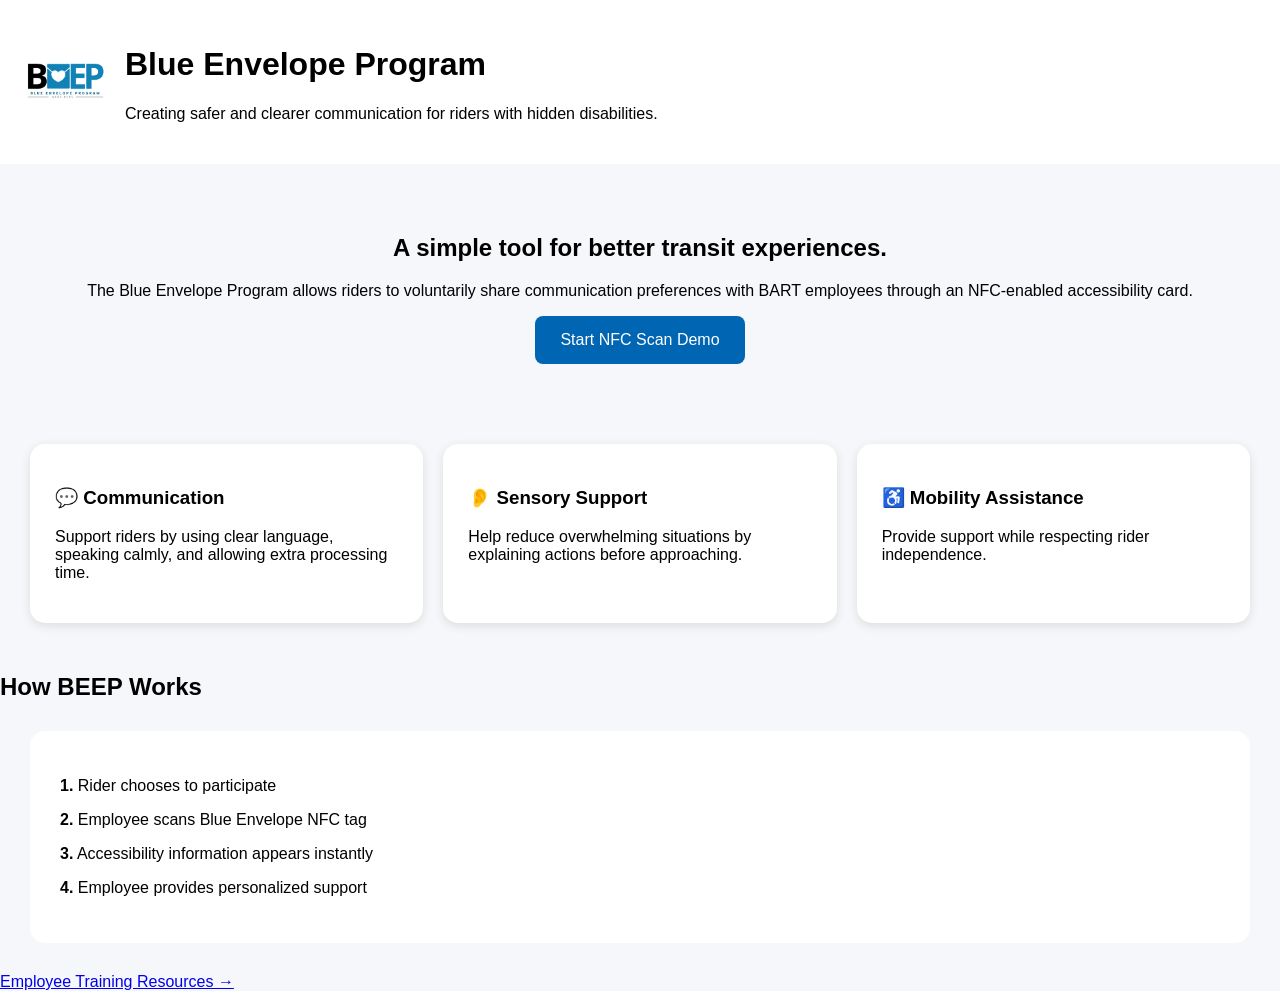
==== index.html @ ba31fb74 "index.html" ====
<!DOCTYPE html>
<html lang="en">

<head>
    <title>BEEP | Blue Envelope Program</title>
    <link rel="stylesheet" href="style.css">
</head>

<body>

    
<header>

   <a href="index.html" class="logo">
    <img src="images/BEEPlogo.png" alt="BART Logo">
   </a>

    <div>
        <h1>Blue Envelope Program</h1>
        <p>Creating safer and clearer communication for riders with hidden disabilities.</p>
    </div>

</header>


<section class="hero">

    <h2>
        A simple tool for better transit experiences.
    </h2>

    <p>
        The Blue Envelope Program allows riders to voluntarily share
        communication preferences with BART employees through an NFC-enabled
        accessibility card.
    </p>


    <a href="scan.html">
        <button>
            Start NFC Scan Demo
        </button>
    </a>

</section>



<section class="cards">

<div class="card">

<h3>💬 Communication</h3>

<p>
Support riders by using clear language,
speaking calmly, and allowing extra processing time.
</p>

</div>



<div class="card">

<h3>👂 Sensory Support</h3>

<p>
Help reduce overwhelming situations by explaining
actions before approaching.
</p>

</div>




<div class="card">

<h3>♿ Mobility Assistance</h3>

<p>
Provide support while respecting rider independence.
</p>

</div>


</section>



<section class="how">

<h2>How BEEP Works</h2>


<div class="steps">

<p>
<strong>1.</strong> Rider chooses to participate
</p>

<p>
<strong>2.</strong> Employee scans Blue Envelope NFC tag
</p>

<p>
<strong>3.</strong> Accessibility information appears instantly
</p>

<p>
<strong>4.</strong> Employee provides personalized support
</p>


</div>

</section>



<footer>

<a href="resources.html">
Employee Training Resources →
</a>

</footer>



</body>

</html>
---- style.css ----
body {

font-family: Arial, sans-serif;
background:#f5f7fa;
margin:0;

}


header {

background:white;
padding:25px;

display:flex;
align-items:center;
gap:20px;

}


.logo img {

width:80px;
height:80px;

object-fit:contain;

}



.hero {

padding:50px;

text-align:center;

}



button {

background:#0066b3;

color:white;

border:none;

padding:15px 25px;

border-radius:8px;

font-size:16px;

cursor:pointer;

}



.cards {

display:flex;

gap:20px;

padding:30px;

}



.card {

background:white;

padding:25px;

border-radius:15px;

flex:1;

box-shadow:0 3px 10px #ddd;

}



.steps {

background:white;

padding:30px;

margin:30px;

border-radius:15px;

}



.scan-animation {

text-align:center;

padding:60px;

}



.loader {

width:100px;

height:100px;

border:8px solid #ddd;

border-top:8px solid #0066b3;

border-radius:50%;

margin:30px auto;

animation:spin 1s linear infinite;

}


@keyframes spin {

100% {
transform:rotate(360deg);
}

}



.profile {

background:white;

margin:30px;

padding:30px;

border-radius:15px;

}



.hidden {

display:none;

}



.support {

background:#eef6ff;

padding:20px;

margin:15px 0;

border-radius:10px;

}
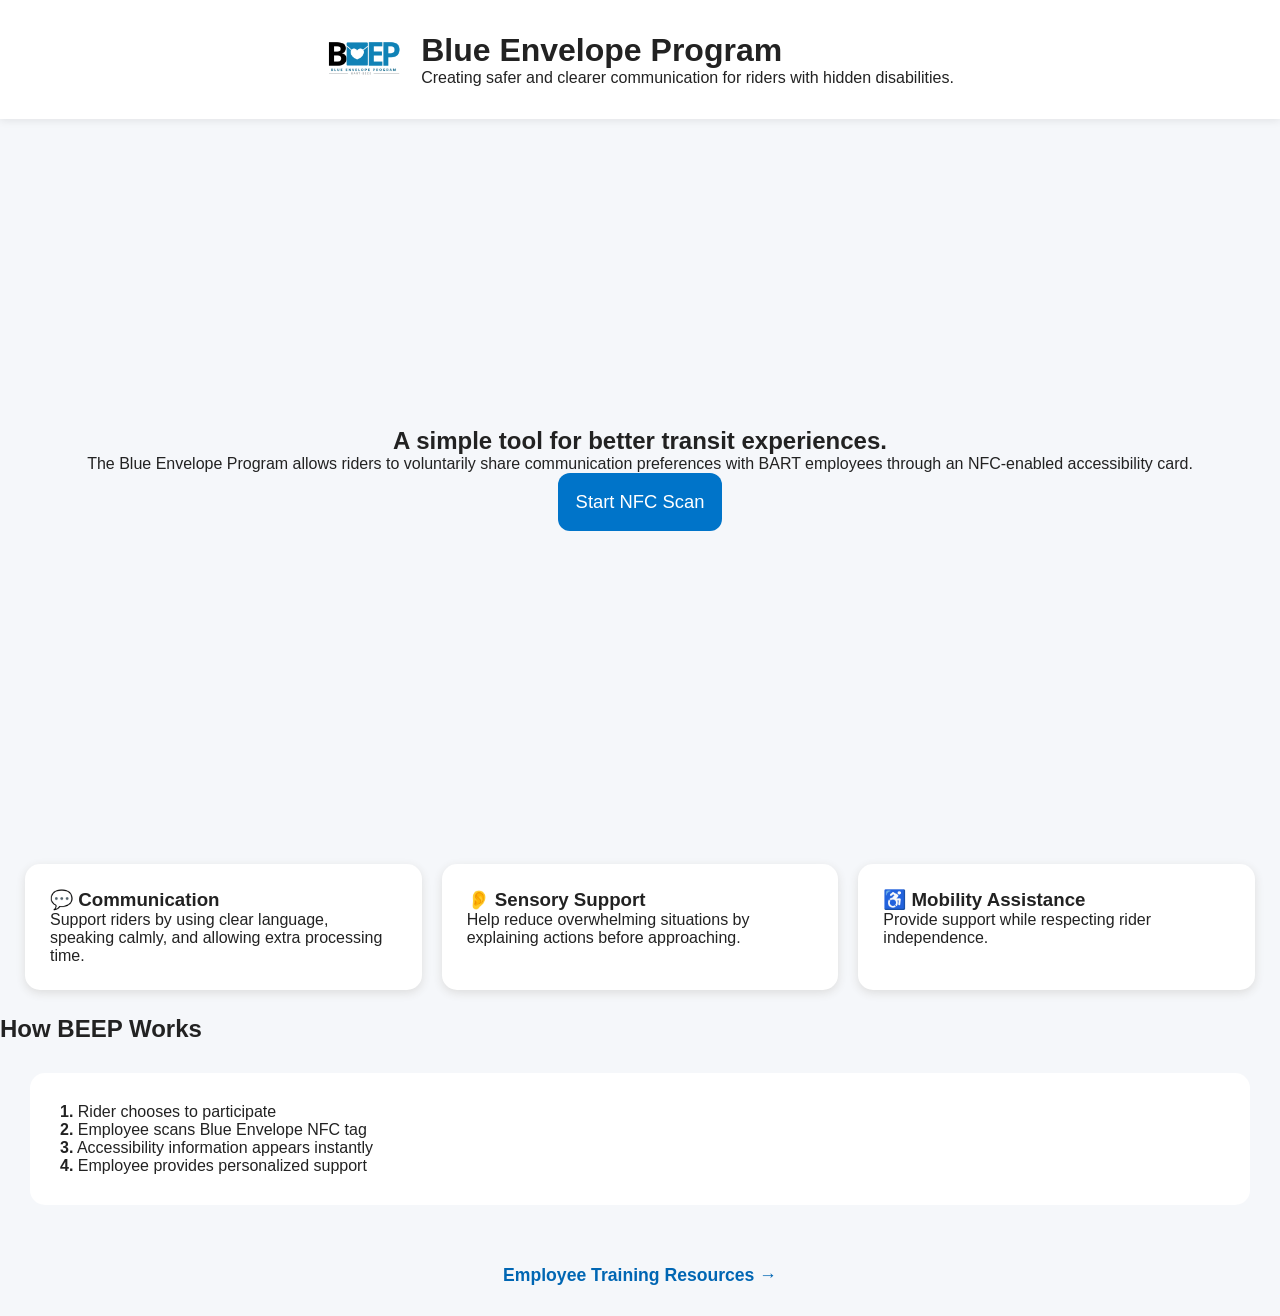
==== commit 895085ca: "Smartphone ver" ====
--- a/index.html
+++ b/index.html
@@ -2,13 +2,14 @@
 <html lang="en">
 
 <head>
+    <meta name="viewport" content="width=device-width, initial-scale=1.0">
     <title>BEEP | Blue Envelope Program</title>
     <link rel="stylesheet" href="style.css">
 </head>
 
 <body>
 
-    
+
 <header>
 
    <a href="index.html" class="logo">
@@ -38,7 +39,7 @@
 
     <a href="scan.html">
         <button>
-            Start NFC Scan Demo
+            Start NFC Scan
         </button>
     </a>
 
--- a/style.css
+++ b/style.css
@@ -1,132 +1,157 @@
-body {
-
-font-family: Arial, sans-serif;
-background:#f5f7fa;
-margin:0;
-
-}
-
-
-header {
+*{
+    margin:0;
+    padding:0;
+    box-sizing:border-box;
+}
+
+body{
+    font-family:Arial, sans-serif;
+    background:#f5f7fa;
+    color:#222;
+}
+
+header{
+    background:white;
+    padding:20px;
+
+    display:flex;
+    align-items:center;
+    justify-content:center;
+    gap:20px;
+
+    box-shadow:0 2px 8px rgba(0,0,0,.08);
+}
+
+.logo img{
+
+    width:75px;
+    height:auto;
+
+    transition:.2s;
+}
+
+.logo img:hover{
+
+    transform:scale(1.05);
+
+}
+
+
+.hero{
+
+    min-height:80vh;
+
+    display:flex;
+    flex-direction:column;
+    justify-content:center;
+    align-items:center;
+
+    text-align:center;
+
+    padding:30px;
+
+}
+
+
+button{
+
+    width:100%;
+
+    max-width:420px;
+
+    padding:18px;
+
+    font-size:1.15rem;
+
+    border:none;
+
+    border-radius:12px;
+
+    background:#0074c9;
+    color:white;
+
+}
+
+
+
+.cards{
+
+    display:grid;
+    grid-template-columns:repeat(auto-fit,minmax(250px,1fr));
+
+    gap:20px;
+
+    padding:25px;
+
+}
+
+
+.card {
 
 background:white;
+
 padding:25px;
 
-display:flex;
-align-items:center;
-gap:20px;
-
-}
-
-
-.logo img {
-
-width:80px;
-height:80px;
-
-object-fit:contain;
-
-}
-
-
-
-.hero {
-
-padding:50px;
-
-text-align:center;
-
-}
-
-
-
-button {
-
-background:#0066b3;
-
-color:white;
-
-border:none;
-
-padding:15px 25px;
-
-border-radius:8px;
-
-font-size:16px;
-
-cursor:pointer;
-
-}
-
-
-
-.cards {
-
-display:flex;
-
-gap:20px;
+border-radius:15px;
+
+flex:1;
+
+box-shadow:0 3px 10px #ddd;
+
+}
+
+
+
+.steps {
+
+background:white;
 
 padding:30px;
 
-}
-
-
-
-.card {
-
-background:white;
-
-padding:25px;
+margin:30px;
 
 border-radius:15px;
 
-flex:1;
-
-box-shadow:0 3px 10px #ddd;
-
-}
-
-
-
-.steps {
-
-background:white;
-
-padding:30px;
-
-margin:30px;
-
-border-radius:15px;
-
-}
-
-
-
-.scan-animation {
-
-text-align:center;
-
-padding:60px;
-
-}
-
-
-
-.loader {
-
-width:100px;
-
-height:100px;
-
-border:8px solid #ddd;
-
-border-top:8px solid #0066b3;
-
-border-radius:50%;
-
-margin:30px auto;
-
-animation:spin 1s linear infinite;
+}
+
+.scan-animation{
+
+    min-height:100vh;
+
+    display:flex;
+    flex-direction:column;
+    justify-content:center;
+    align-items:center;
+
+    text-align:center;
+
+    padding:20px;
+
+    background:white;
+
+}
+.scan-animation h2{
+    font-size:2rem;
+}
+
+.scan-animation p{
+    font-size:1.2rem;
+}
+
+
+.loader{
+
+    width:180px;
+    height:180px;
+
+    border-radius:50%;
+
+    border:12px solid #e5e5e5;
+    border-top:12px solid #0099ff;
+
+    animation:spin 1s linear infinite;
+
+    margin:50px 0;
 
 }
 
@@ -141,18 +166,27 @@
 
 
 
-.profile {
-
-background:white;
-
-margin:30px;
-
-padding:30px;
-
-border-radius:15px;
-
-}
-
+.profile{
+
+    min-height:100vh;
+
+    background:white;
+
+    padding:25px;
+
+}
+
+.profile h2{
+
+    margin-bottom:15px;
+
+}
+
+.profile p{
+
+    margin-bottom:12px;
+
+}
 
 
 .hidden {
@@ -161,16 +195,99 @@
 
 }
 
-
-
-.support {
-
-background:#eef6ff;
-
-padding:20px;
-
-margin:15px 0;
-
-border-radius:10px;
+.support{
+
+    background:#eef6ff;
+
+    border-left:6px solid #0074c9;
+
+    padding:20px;
+
+    margin:20px 0;
+
+    border-radius:12px;
+
+}
+
+footer {
+    display: flex;
+    justify-content: center;
+    align-items: center;
+
+    padding: 30px 20px;
+    text-align: center;
+}
+
+footer a {
+    color: #0066b3;
+    text-decoration: none;
+    font-size: 1.1rem;
+    font-weight: bold;
+
+    transition: color 0.2s ease;
+}
+
+footer a:hover {
+    color: #004b82;
+    text-decoration: underline;
+}
+
+
+@media (max-width:768px){
+
+    header{
+
+        flex-direction:column;
+
+        text-align:center;
+
+    }
+
+    h1{
+
+        font-size:2rem;
+
+    }
+
+    h2{
+
+        font-size:1.5rem;
+
+    }
+
+    p{
+
+        font-size:1rem;
+
+        line-height:1.6;
+
+    }
+
+    .cards{
+
+        grid-template-columns:1fr;
+
+        padding:20px;
+
+    }
+
+    .steps{
+
+        margin:20px;
+
+    }
+
+    .loader{
+
+        width:150px;
+        height:150px;
+
+    }
+
+    button{
+
+        max-width:none;
+
+    }
 
 }
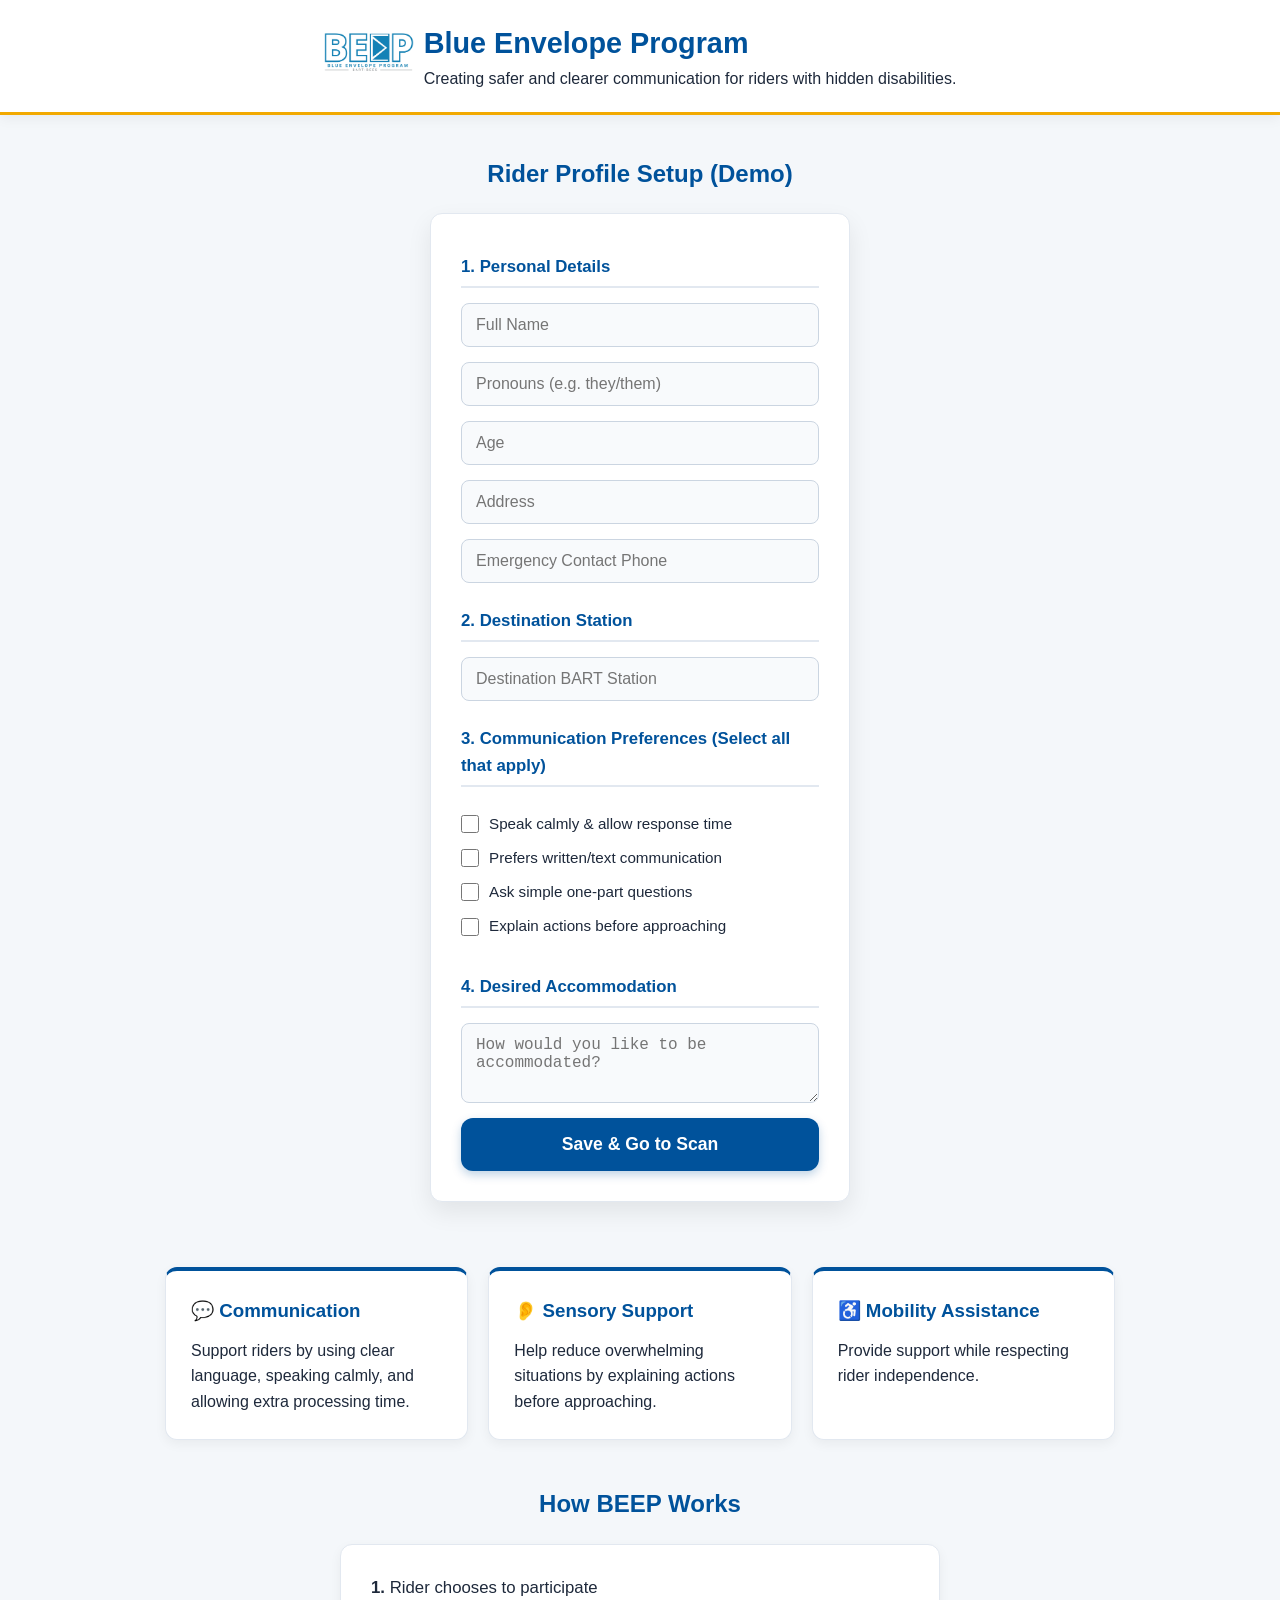
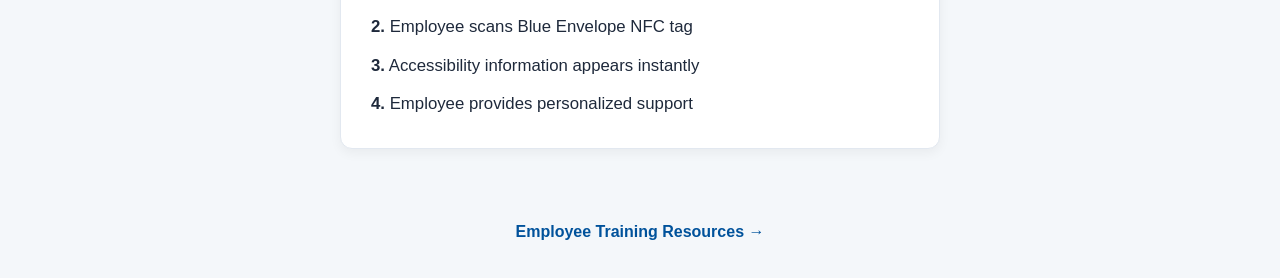
==== commit a5d4b69e: "Layout Updates" ====
--- a/index.html
+++ b/index.html
@@ -25,24 +25,32 @@
 
 
 <section class="hero">
+    <h2>Rider Profile Setup (Demo)</h2>
+    <form id="setupForm" style="display: flex; flex-direction: column; gap: 15px; max-width: 420px; width: 100%;">
+        
+        <h3>1. Personal Details</h3>
+        <input type="text" id="fullName" placeholder="Full Name" required>
+        <input type="text" id="pronouns" placeholder="Pronouns (e.g. they/them)" required>
+        <input type="number" id="age" placeholder="Age" required>
+        <input type="text" id="address" placeholder="Address" required>
+        <input type="tel" id="emergencyContact" placeholder="Emergency Contact Phone" required>
 
-    <h2>
-        A simple tool for better transit experiences.
-    </h2>
+        <h3>2. Destination Station</h3>
+        <input type="text" id="station" placeholder="Destination BART Station" required>
 
-    <p>
-        The Blue Envelope Program allows riders to voluntarily share
-        communication preferences with BART employees through an NFC-enabled
-        accessibility card.
-    </p>
+        <h3>3. Communication Preferences (Select all that apply)</h3>
+            <div class="checkbox-group">
+                <label><input type="checkbox" name="commPref" value="Speak calmly and allow extra processing time"> Speak calmly & allow response time</label>
+                <label><input type="checkbox" name="commPref" value="Prefers written communication / text"> Prefers written/text communication</label>
+                <label><input type="checkbox" name="commPref" value="Ask simple one-part questions"> Ask simple one-part questions</label>
+                <label><input type="checkbox" name="commPref" value="Explain actions before approaching"> Explain actions before approaching</label>
+            </div>
 
+        <h3>4. Desired Accommodation</h3>
+        <textarea id="accommodation" placeholder="How would you like to be accommodated?" rows="3" required></textarea>
 
-    <a href="scan.html">
-        <button>
-            Start NFC Scan
-        </button>
-    </a>
-
+        <button type="submit">Save & Go to Scan</button>
+    </form>
 </section>
 
 
@@ -129,7 +137,7 @@
 
 </footer>
 
-
+<script src="script.js"></script>
 
 </body>
 
--- a/style.css
+++ b/style.css
@@ -1,293 +1,302 @@
-*{
-    margin:0;
-    padding:0;
-    box-sizing:border-box;
-}
-
-body{
-    font-family:Arial, sans-serif;
-    background:#f5f7fa;
-    color:#222;
-}
-
-header{
-    background:white;
-    padding:20px;
-
-    display:flex;
-    align-items:center;
-    justify-content:center;
-    gap:20px;
-
-    box-shadow:0 2px 8px rgba(0,0,0,.08);
-}
-
-.logo img{
-
-    width:75px;
-    height:auto;
-
-    transition:.2s;
-}
-
-.logo img:hover{
-
-    transform:scale(1.05);
-
-}
-
-
-.hero{
-
-    min-height:80vh;
-
-    display:flex;
-    flex-direction:column;
-    justify-content:center;
-    align-items:center;
-
-    text-align:center;
-
-    padding:30px;
-
-}
-
-
-button{
-
-    width:100%;
-
-    max-width:420px;
-
-    padding:18px;
-
-    font-size:1.15rem;
-
-    border:none;
-
-    border-radius:12px;
-
-    background:#0074c9;
-    color:white;
-
-}
-
-
-
-.cards{
-
-    display:grid;
-    grid-template-columns:repeat(auto-fit,minmax(250px,1fr));
-
-    gap:20px;
-
-    padding:25px;
-
-}
-
+:root {
+    --primary: #00529B;
+    --primary-hover: #003D75;
+    --accent: #F2A900;
+    --bg-main: #F4F7FA;
+    --surface: #FFFFFF;
+    --text-dark: #1E293B;
+    --text-muted: #64748B;
+    --border-color: #E2E8F0;
+    --radius: 12px;
+}
+
+* {
+    margin: 0;
+    padding: 0;
+    box-sizing: border-box;
+}
+
+body {
+    font-family: -apple-system, BlinkMacSystemFont, "Segoe UI", Roboto, Helvetica, Arial, sans-serif;
+    background: var(--bg-main);
+    color: var(--text-dark);
+    line-height: 1.6;
+}
+
+/* Header Styling */
+header {
+    background: var(--surface);
+    padding: 20px;
+    display: flex;
+    align-items: center;
+    justify-content: center;
+    gap: 10px;
+    border-bottom: 3px solid var(--accent);
+    box-shadow: 0 4px 12px rgba(0, 0, 0, 0.05);
+}
+
+.logo img {
+    width: 90px;
+    height: auto;
+    transition: transform 0.2s ease;
+}
+
+.logo img:hover {
+    transform: scale(1.05);
+}
+
+h1 {
+    color: var(--primary);
+    font-size: 1.8rem;
+}
+
+/* Setup Form & Container */
+.hero {
+    min-height: 80vh;
+    display: flex;
+    flex-direction: column;
+    justify-content: center;
+    align-items: center;
+    padding: 40px 20px;
+}
+
+.hero h2 {
+    color: var(--primary);
+    margin-bottom: 20px;
+    text-align: center;
+}
+
+#setupForm {
+    background: var(--surface);
+    padding: 30px;
+    border-radius: var(--radius);
+    box-shadow: 0 10px 25px rgba(0, 0, 0, 0.08);
+    border: 1px solid var(--border-color);
+}
+
+#setupForm h3 {
+    color: var(--primary);
+    font-size: 1.05rem;
+    margin-top: 10px;
+    border-bottom: 2px solid #E2E8F0;
+    padding-bottom: 5px;
+}
+
+.checkbox-group {
+    display: flex;
+    flex-direction: column;
+    gap: 10px;
+    margin: 10px 0;
+}
+
+.checkbox-group label {
+    display: flex;
+    align-items: center;
+    gap: 10px;
+    font-size: 0.95rem;
+    cursor: pointer;
+}
+
+.checkbox-group input[type="checkbox"] {
+    width: 18px;
+    height: 18px;
+    accent-color: var(--primary);
+    cursor: pointer;
+}
+
+/* Form Inputs */
+input, select, textarea {
+    width: 100%;
+    padding: 12px 14px;
+    border: 1px solid #CBD5E1;
+    border-radius: 8px;
+    font-size: 1rem;
+    background-color: #F8FAFC;
+    color: var(--text-dark);
+    transition: all 0.2s ease;
+}
+
+input:focus, select:focus, textarea:focus {
+    outline: none;
+    border-color: var(--primary);
+    box-shadow: 0 0 0 3px rgba(0, 82, 155, 0.15);
+    background-color: #FFFFFF;
+}
+
+/* Buttons */
+button {
+    width: 100%;
+    max-width: 420px;
+    padding: 16px;
+    font-size: 1.1rem;
+    font-weight: 600;
+    border: none;
+    border-radius: var(--radius);
+    background: var(--primary);
+    color: white;
+    cursor: pointer;
+    transition: background 0.2s ease, transform 0.1s ease;
+    box-shadow: 0 4px 10px rgba(0, 82, 155, 0.25);
+}
+
+button:hover {
+    background: var(--primary-hover);
+    transform: translateY(-1px);
+}
+
+button:active {
+    transform: translateY(1px);
+}
+
+/* Scanning Section */
+.scan-animation {
+    min-height: 80vh;
+    display: flex;
+    flex-direction: column;
+    justify-content: center;
+    align-items: center;
+    text-align: center;
+    padding: 20px;
+}
+
+.loader {
+    width: 140px;
+    height: 140px;
+    border-radius: 50%;
+    border: 10px solid #E2E8F0;
+    border-top: 10px solid var(--primary);
+    animation: spin 1s linear infinite;
+    margin: 40px 0;
+}
+
+@keyframes spin {
+    100% { transform: rotate(360deg); }
+}
+
+/* Rider Profile Display */
+.profile {
+    max-width: 600px;
+    margin: 10px auto;
+    background: var(--surface);
+    padding: 30px;
+    border-radius: var(--radius);
+    box-shadow: 0 10px 25px rgba(0, 0, 0, 0.08);
+    border-top: 6px solid var(--primary);
+}
+
+.profile h2 {
+    color: var(--primary);
+    margin-top: 15px;
+    margin-bottom: 10px;
+}
+
+.profile p {
+    margin-bottom: 10px;
+    color: var(--text-dark);
+}
+
+.support {
+    background: #EFF6FF;
+    border-left: 5px solid var(--primary);
+    padding: 18px;
+    margin: 15px 0;
+    border-radius: 8px;
+}
+
+.support h3 {
+    color: var(--primary);
+    margin-bottom: 5px;
+}
+
+.hidden {
+    display: none;
+}
+
+
+footer {
+    display: flex;
+    justify-content: center;
+    align-items: center;
+    padding: 30px 20px;
+}
+
+footer a {
+    color: var(--primary);
+    text-decoration: none;
+    font-weight: bold;
+}
+
+footer a:hover {
+    text-decoration: underline;
+}
+
+@media (max-width: 768px) {
+    header {
+        flex-direction: column;
+        text-align: center;
+    }
+}
+
+/* Restores cards grid on Resources and Home page */
+.cards {
+    display: grid;
+    grid-template-columns: repeat(auto-fit, minmax(250px, 1fr));
+    gap: 20px;
+    padding: 25px;
+    max-width: 1000px;
+    margin: 0 auto;
+}
 
 .card {
-
-background:white;
-
-padding:25px;
-
-border-radius:15px;
-
-flex:1;
-
-box-shadow:0 3px 10px #ddd;
-
-}
-
-
+    background: var(--surface);
+    padding: 25px;
+    border-radius: var(--radius);
+    box-shadow: 0 4px 12px rgba(0, 0, 0, 0.05);
+    border: 1px solid var(--border-color);
+    border-top: 4px solid var(--primary);
+}
+
+.card h2, .card h3 {
+    color: var(--primary);
+    margin-bottom: 12px;
+}
+
+.card ul {
+    padding-left: 20px;
+}
+
+.card li {
+    margin-bottom: 8px;
+    color: var(--text-dark);
+}
+
+/* Restores "How BEEP Works" section on index.html */
+.how {
+    text-align: center;
+    padding: 20px;
+}
+
+.how h2 {
+    color: var(--primary);
+    margin-bottom: 15px;
+}
 
 .steps {
-
-background:white;
-
-padding:30px;
-
-margin:30px;
-
-border-radius:15px;
-
-}
-
-.scan-animation{
-
-    min-height:100vh;
-
-    display:flex;
-    flex-direction:column;
-    justify-content:center;
-    align-items:center;
-
-    text-align:center;
-
-    padding:20px;
-
-    background:white;
-
-}
-.scan-animation h2{
-    font-size:2rem;
-}
-
-.scan-animation p{
-    font-size:1.2rem;
-}
-
-
-.loader{
-
-    width:180px;
-    height:180px;
-
-    border-radius:50%;
-
-    border:12px solid #e5e5e5;
-    border-top:12px solid #0099ff;
-
-    animation:spin 1s linear infinite;
-
-    margin:50px 0;
-
-}
-
-
-@keyframes spin {
-
-100% {
-transform:rotate(360deg);
-}
-
-}
-
-
-
-.profile{
-
-    min-height:100vh;
-
-    background:white;
-
-    padding:25px;
-
-}
-
-.profile h2{
-
-    margin-bottom:15px;
-
-}
-
-.profile p{
-
-    margin-bottom:12px;
-
-}
-
-
-.hidden {
-
-display:none;
-
-}
-
-.support{
-
-    background:#eef6ff;
-
-    border-left:6px solid #0074c9;
-
-    padding:20px;
-
-    margin:20px 0;
-
-    border-radius:12px;
-
-}
-
-footer {
-    display: flex;
-    justify-content: center;
-    align-items: center;
-
-    padding: 30px 20px;
-    text-align: center;
-}
-
-footer a {
-    color: #0066b3;
-    text-decoration: none;
-    font-size: 1.1rem;
-    font-weight: bold;
-
-    transition: color 0.2s ease;
-}
-
-footer a:hover {
-    color: #004b82;
-    text-decoration: underline;
-}
-
-
-@media (max-width:768px){
-
-    header{
-
-        flex-direction:column;
-
-        text-align:center;
-
-    }
-
-    h1{
-
-        font-size:2rem;
-
-    }
-
-    h2{
-
-        font-size:1.5rem;
-
-    }
-
-    p{
-
-        font-size:1rem;
-
-        line-height:1.6;
-
-    }
-
-    .cards{
-
-        grid-template-columns:1fr;
-
-        padding:20px;
-
-    }
-
-    .steps{
-
-        margin:20px;
-
-    }
-
-    .loader{
-
-        width:150px;
-        height:150px;
-
-    }
-
-    button{
-
-        max-width:none;
-
-    }
-
+    background: var(--surface);
+    padding: 30px;
+    margin: 20px auto;
+    max-width: 600px;
+    border-radius: var(--radius);
+    box-shadow: 0 4px 12px rgba(0, 0, 0, 0.05);
+    border: 1px solid var(--border-color);
+    text-align: left;
+}
+
+.steps p {
+    margin-bottom: 12px;
+    font-size: 1.05rem;
+}
+
+.steps p:last-child {
+    margin-bottom: 0;
 }
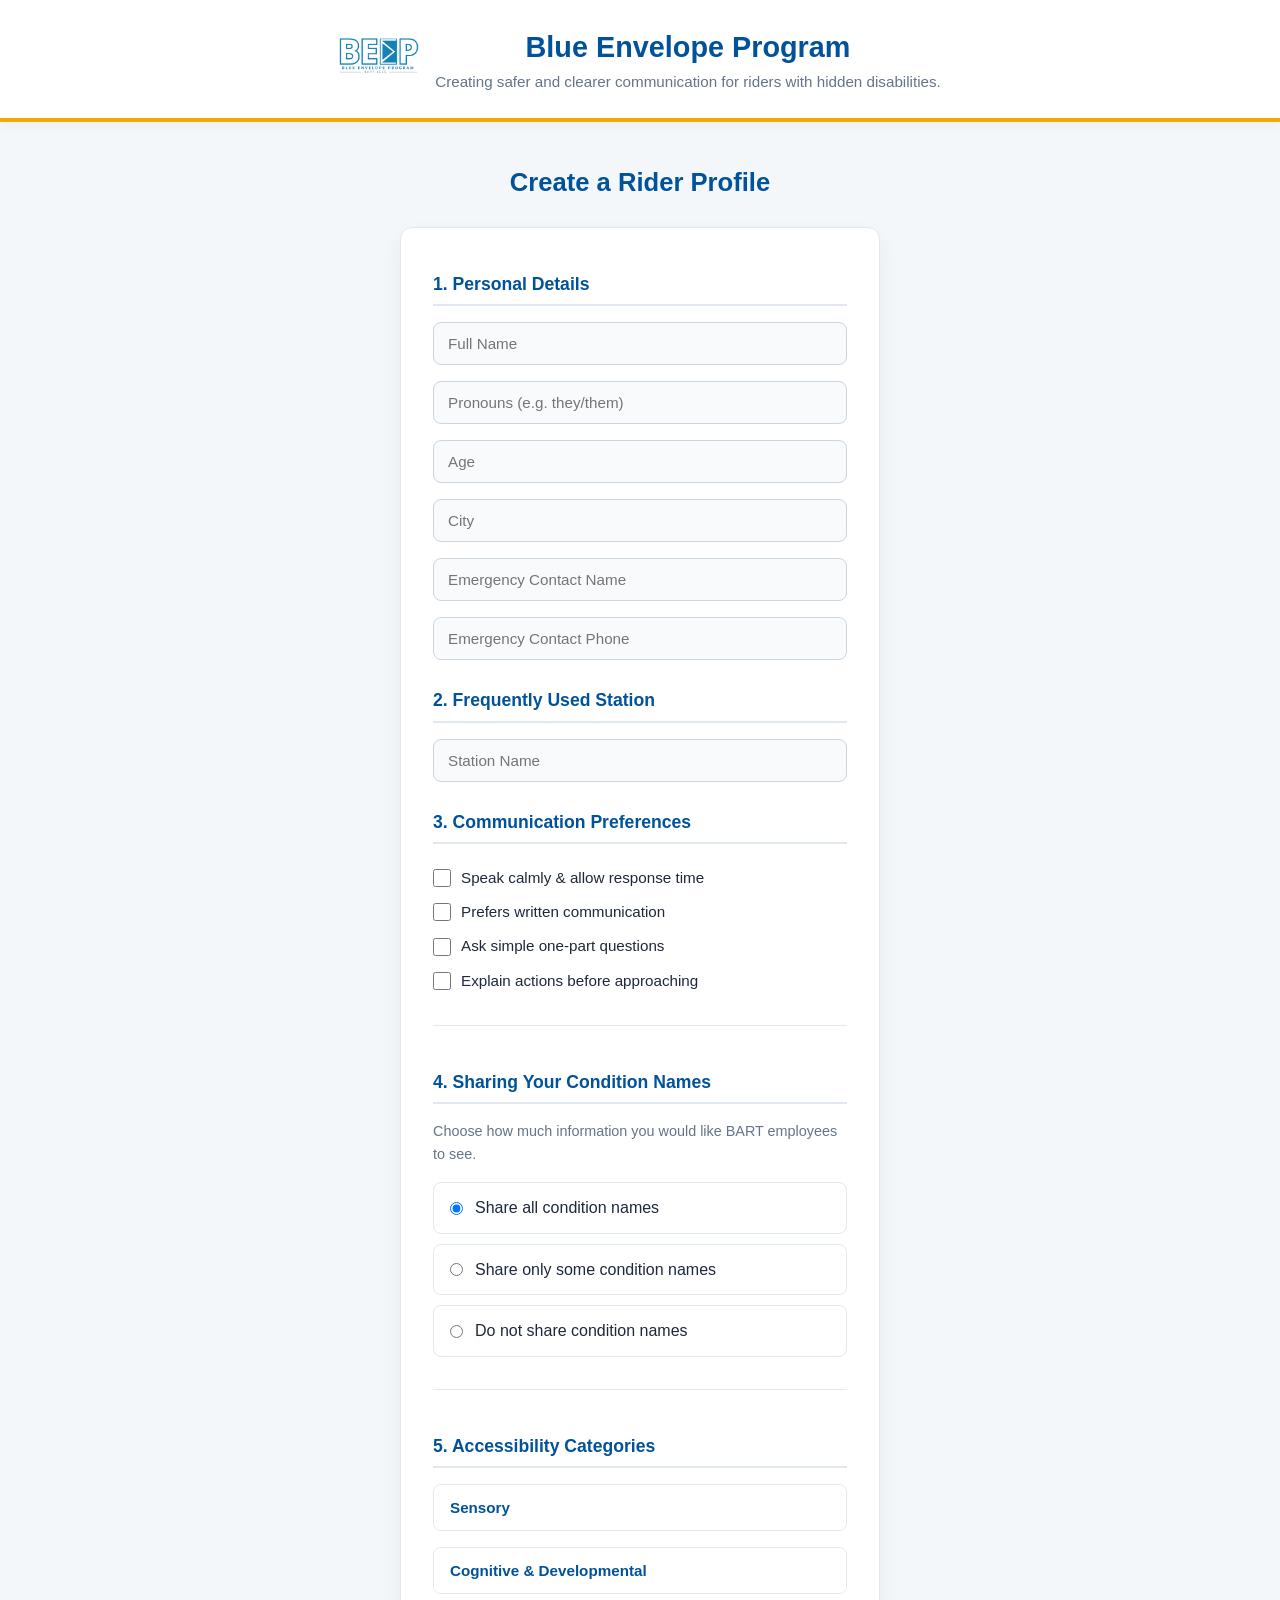
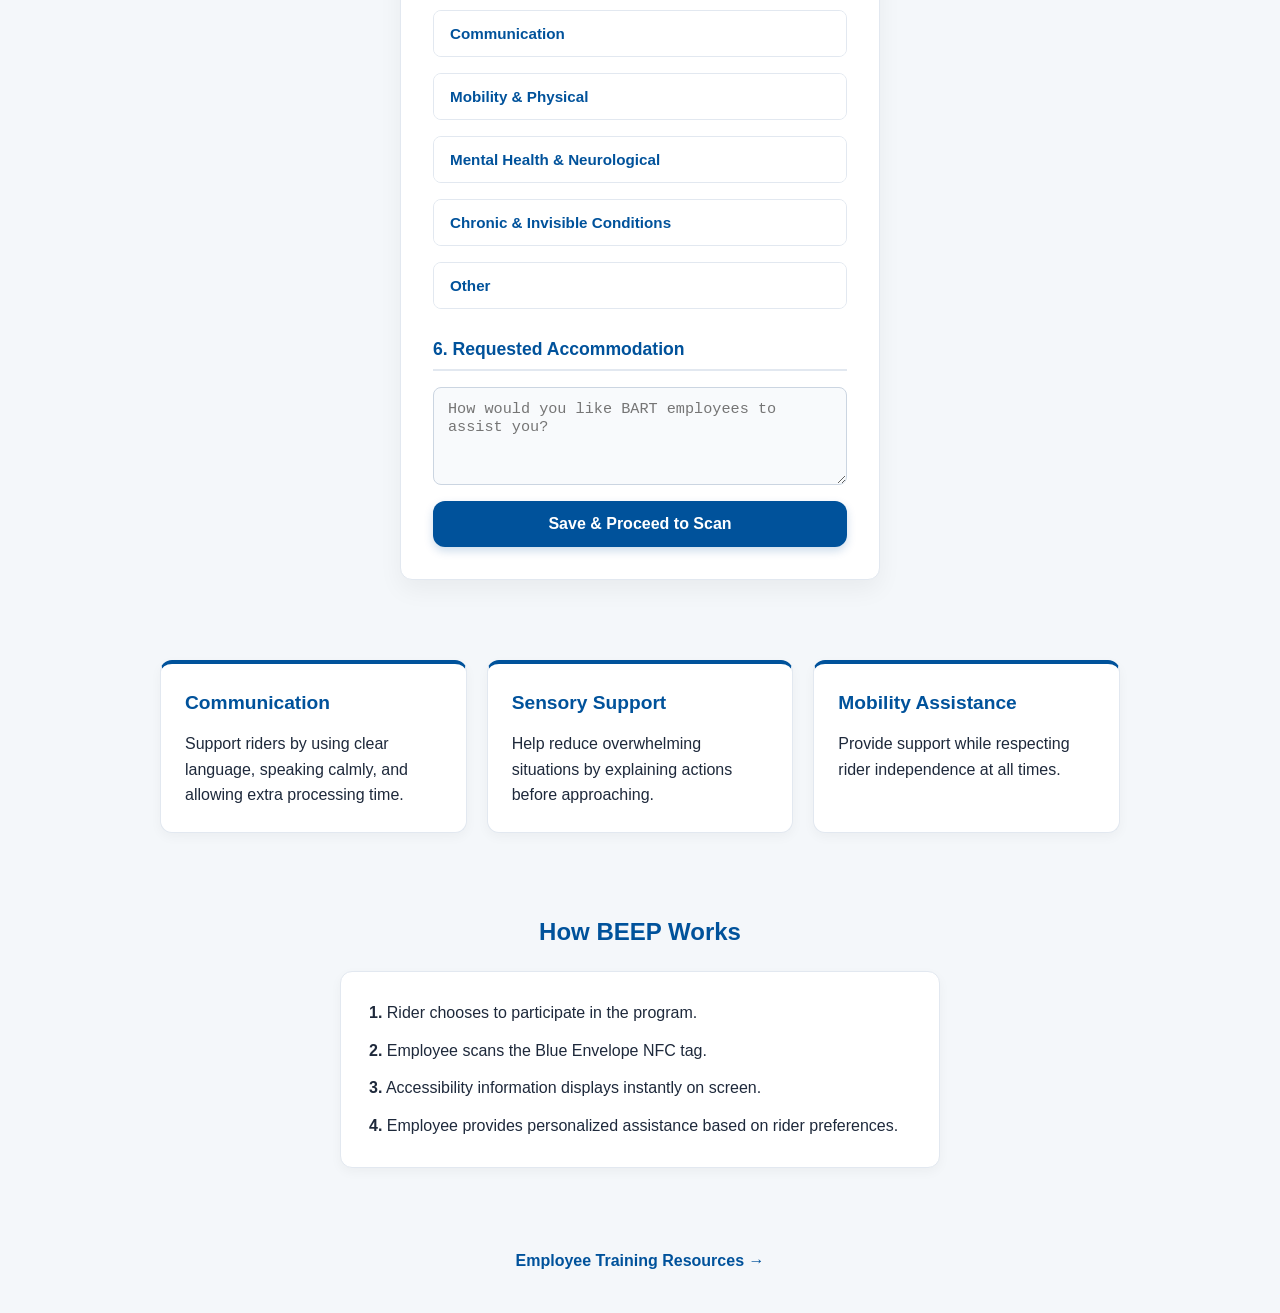
==== commit 17283d2d: "Rider Profile Updates" ====
--- a/index.html
+++ b/index.html
@@ -2,6 +2,7 @@
 <html lang="en">
 
 <head>
+    <meta charset="UTF-8">
     <meta name="viewport" content="width=device-width, initial-scale=1.0">
     <title>BEEP | Blue Envelope Program</title>
     <link rel="stylesheet" href="style.css">
@@ -9,136 +10,180 @@
 
 <body>
 
-
 <header>
-
-   <a href="index.html" class="logo">
-    <img src="images/BEEPlogo.png" alt="BART Logo">
-   </a>
-
-    <div>
+    <a href="index.html" class="logo">
+        <img src="images/BEEPlogo.png" alt="BART Logo">
+    </a>
+    <div class="header-text">
         <h1>Blue Envelope Program</h1>
         <p>Creating safer and clearer communication for riders with hidden disabilities.</p>
     </div>
-
 </header>
 
-
-<section class="hero">
-    <h2>Rider Profile Setup (Demo)</h2>
-    <form id="setupForm" style="display: flex; flex-direction: column; gap: 15px; max-width: 420px; width: 100%;">
+<main class="hero">
+    <h2>Create a Rider Profile </h2>
+    <form id="setupForm">
         
         <h3>1. Personal Details</h3>
         <input type="text" id="fullName" placeholder="Full Name" required>
         <input type="text" id="pronouns" placeholder="Pronouns (e.g. they/them)" required>
-        <input type="number" id="age" placeholder="Age" required>
-        <input type="text" id="address" placeholder="Address" required>
+        <input type="number" id="age" placeholder="Age" min="1" required>
+        <input type="text" id="city" placeholder="City" required>
+        <input type="text" id="emergencyName" placeholder="Emergency Contact Name" required>
         <input type="tel" id="emergencyContact" placeholder="Emergency Contact Phone" required>
 
-        <h3>2. Destination Station</h3>
-        <input type="text" id="station" placeholder="Destination BART Station" required>
+        <h3>2. Frequently Used Station</h3>
+        <input type="text" id="station" placeholder="Station Name" required>
 
-        <h3>3. Communication Preferences (Select all that apply)</h3>
-            <div class="checkbox-group">
-                <label><input type="checkbox" name="commPref" value="Speak calmly and allow extra processing time"> Speak calmly & allow response time</label>
-                <label><input type="checkbox" name="commPref" value="Prefers written communication / text"> Prefers written/text communication</label>
-                <label><input type="checkbox" name="commPref" value="Ask simple one-part questions"> Ask simple one-part questions</label>
-                <label><input type="checkbox" name="commPref" value="Explain actions before approaching"> Explain actions before approaching</label>
+        <h3>3. Communication Preferences</h3>
+        <div class="checkbox-group">
+            <label>
+                <input type="checkbox" name="commPref" value="Speak calmly and allow extra processing time">
+                <span>Speak calmly &amp; allow response time</span>
+            </label>
+            <label>
+                <input type="checkbox" name="commPref" value="Prefers written communication">
+                <span>Prefers written communication</span>
+            </label>
+            <label>
+                <input type="checkbox" name="commPref" value="Ask simple one-part questions">
+                <span>Ask simple one-part questions</span>
+            </label>
+            <label>
+                <input type="checkbox" name="commPref" value="Explain actions before approaching">
+                <span>Explain actions before approaching</span>
+            </label>
+        </div>
+
+        <div class="divider"></div>
+
+        <h3>4. Sharing Your Condition Names</h3>
+        <p class="small-text">
+            Choose how much information you would like BART employees to see.
+        </p>
+
+        <div class="share-options">
+            <label class="share-option">
+                <input type="radio" name="shareMode" value="all" checked>
+                <span>Share all condition names</span>
+            </label>
+            <label class="share-option">
+                <input type="radio" name="shareMode" value="some">
+                <span>Share only some condition names</span>
+            </label>
+            <label class="share-option">
+                <input type="radio" name="shareMode" value="none">
+                <span>Do not share condition names</span>
+            </label>
+        </div>
+
+        <div class="divider"></div>
+
+        <h3>5. Accessibility Categories</h3>
+
+        <div class="condition-group">
+            <button type="button" class="condition-header">Sensory</button>
+            <div class="condition-body">
+                <label><input type="checkbox"> Blind</label>
+                <label><input type="checkbox"> Low Vision</label>
+                <label><input type="checkbox"> Deaf</label>
+                <label><input type="checkbox"> Hard of Hearing</label>
             </div>
+        </div>
 
-        <h3>4. Desired Accommodation</h3>
-        <textarea id="accommodation" placeholder="How would you like to be accommodated?" rows="3" required></textarea>
+        <div class="condition-group">
+            <button type="button" class="condition-header">Cognitive &amp; Developmental</button>
+            <div class="condition-body">
+                <label><input type="checkbox"> Autism</label>
+                <label><input type="checkbox"> ADHD</label>
+                <label><input type="checkbox"> Dementia</label>
+                <label><input type="checkbox"> Learning Disability</label>
+            </div>
+        </div>
 
-        <button type="submit">Save & Go to Scan</button>
+        <div class="condition-group">
+            <button type="button" class="condition-header">Communication</button>
+            <div class="condition-body">
+                <label><input type="checkbox"> Speech Disability</label>
+                <label><input type="checkbox"> Non-verbal</label>
+                <label><input type="checkbox"> Aphasia</label>
+            </div>
+        </div>
+
+        <div class="condition-group">
+            <button type="button" class="condition-header">Mobility &amp; Physical</button>
+            <div class="condition-body">
+                <label><input type="checkbox"> Wheelchair User</label>
+                <label><input type="checkbox"> Limited Mobility</label>
+                <label><input type="checkbox"> Cerebral Palsy</label>
+            </div>
+        </div>
+
+        <div class="condition-group">
+            <button type="button" class="condition-header">Mental Health &amp; Neurological</button>
+            <div class="condition-body">
+                <label><input type="checkbox"> Anxiety</label>
+                <label><input type="checkbox"> PTSD</label>
+                <label><input type="checkbox"> Epilepsy</label>
+                <label><input type="checkbox"> Tourette Syndrome</label>
+            </div>
+        </div>
+
+        <div class="condition-group">
+            <button type="button" class="condition-header">Chronic &amp; Invisible Conditions</button>
+            <div class="condition-body">
+                <label><input type="checkbox"> Diabetes</label>
+                <label><input type="checkbox"> Asthma</label>
+                <label><input type="checkbox"> Chronic Pain</label>
+                <label><input type="checkbox"> Heart Condition</label>
+            </div>
+        </div>
+
+        <div class="condition-group">
+            <button type="button" class="condition-header">Other</button>
+            <div class="condition-body">
+                <textarea placeholder="Describe any additional conditions or accommodations"></textarea>
+            </div>
+        </div>
+
+        <h3>6. Requested Accommodation</h3>
+        <textarea id="accommodation" placeholder="How would you like BART employees to assist you?" rows="4"></textarea>
+
+        <button type="submit">Save &amp; Proceed to Scan</button>
     </form>
+</main>
+
+<section class="cards">
+    <div class="card">
+        <h3>Communication</h3>
+        <p>Support riders by using clear language, speaking calmly, and allowing extra processing time.</p>
+    </div>
+
+    <div class="card">
+        <h3>Sensory Support</h3>
+        <p>Help reduce overwhelming situations by explaining actions before approaching.</p>
+    </div>
+
+    <div class="card">
+        <h3>Mobility Assistance</h3>
+        <p>Provide support while respecting rider independence at all times.</p>
+    </div>
 </section>
 
-
-
-<section class="cards">
-
-<div class="card">
-
-<h3>💬 Communication</h3>
-
-<p>
-Support riders by using clear language,
-speaking calmly, and allowing extra processing time.
-</p>
-
-</div>
-
-
-
-<div class="card">
-
-<h3>👂 Sensory Support</h3>
-
-<p>
-Help reduce overwhelming situations by explaining
-actions before approaching.
-</p>
-
-</div>
-
-
-
-
-<div class="card">
-
-<h3>♿ Mobility Assistance</h3>
-
-<p>
-Provide support while respecting rider independence.
-</p>
-
-</div>
-
-
+<section class="how">
+    <h2>How BEEP Works</h2>
+    <div class="steps">
+        <p><strong>1.</strong> Rider chooses to participate in the program.</p>
+        <p><strong>2.</strong> Employee scans the Blue Envelope NFC tag.</p>
+        <p><strong>3.</strong> Accessibility information displays instantly on screen.</p>
+        <p><strong>4.</strong> Employee provides personalized assistance based on rider preferences.</p>
+    </div>
 </section>
 
-
-
-<section class="how">
-
-<h2>How BEEP Works</h2>
-
-
-<div class="steps">
-
-<p>
-<strong>1.</strong> Rider chooses to participate
-</p>
-
-<p>
-<strong>2.</strong> Employee scans Blue Envelope NFC tag
-</p>
-
-<p>
-<strong>3.</strong> Accessibility information appears instantly
-</p>
-
-<p>
-<strong>4.</strong> Employee provides personalized support
-</p>
-
-
-</div>
-
-</section>
-
-
-
 <footer>
-
-<a href="resources.html">
-Employee Training Resources →
-</a>
-
+    <a href="resources.html">Employee Training Resources &rarr;</a>
 </footer>
 
 <script src="script.js"></script>
-
 </body>
-
 </html>
--- a/style.css
+++ b/style.css
@@ -23,70 +23,112 @@
     line-height: 1.6;
 }
 
-/* Header Styling */
+/* Header */
 header {
     background: var(--surface);
-    padding: 20px;
+    padding: 24px 20px;
     display: flex;
     align-items: center;
     justify-content: center;
-    gap: 10px;
-    border-bottom: 3px solid var(--accent);
-    box-shadow: 0 4px 12px rgba(0, 0, 0, 0.05);
+    gap: 16px;
+    border-bottom: 4px solid var(--accent);
+    box-shadow: 0 4px 12px rgba(0, 0, 0, 0.04);
+    text-align: center;
 }
 
 .logo img {
-    width: 90px;
+    width: 80px;
     height: auto;
     transition: transform 0.2s ease;
 }
 
 .logo img:hover {
-    transform: scale(1.05);
-}
-
-h1 {
+    transform: scale(1.03);
+}
+
+.header-text h1 {
     color: var(--primary);
     font-size: 1.8rem;
-}
-
-/* Setup Form & Container */
+    font-weight: 700;
+}
+
+.header-text p {
+    color: var(--text-muted);
+    font-size: 0.95rem;
+}
+
+/* Main Layout & Forms */
 .hero {
-    min-height: 80vh;
     display: flex;
     flex-direction: column;
-    justify-content: center;
     align-items: center;
     padding: 40px 20px;
 }
 
 .hero h2 {
     color: var(--primary);
-    margin-bottom: 20px;
-    text-align: center;
+    margin-bottom: 24px;
+    text-align: center;
+    font-size: 1.6rem;
 }
 
 #setupForm {
     background: var(--surface);
-    padding: 30px;
+    padding: 32px;
     border-radius: var(--radius);
-    box-shadow: 0 10px 25px rgba(0, 0, 0, 0.08);
-    border: 1px solid var(--border-color);
+    box-shadow: 0 10px 25px rgba(0, 0, 0, 0.05);
+    border: 1px solid var(--border-color);
+    max-width: 480px;
+    width: 100%;
+    display: flex;
+    flex-direction: column;
+    gap: 16px;
 }
 
 #setupForm h3 {
     color: var(--primary);
-    font-size: 1.05rem;
+    font-size: 1.1rem;
     margin-top: 10px;
-    border-bottom: 2px solid #E2E8F0;
-    padding-bottom: 5px;
+    border-bottom: 2px solid var(--border-color);
+    padding-bottom: 6px;
+}
+
+.divider {
+    height: 1px;
+    background-color: var(--border-color);
+    margin: 16px 0;
+}
+
+/* Inputs & Form Elements */
+input[type="text"],
+input[type="number"],
+input[type="tel"],
+select,
+textarea {
+    width: 100%;
+    padding: 12px 14px;
+    border: 1px solid #CBD5E1;
+    border-radius: 8px;
+    font-size: 0.95rem;
+    background-color: #F8FAFC;
+    color: var(--text-dark);
+    transition: all 0.2s ease;
+}
+
+input:focus,
+select:focus,
+textarea:focus {
+    outline: none;
+    border-color: var(--primary);
+    box-shadow: 0 0 0 3px rgba(0, 82, 155, 0.15);
+    background-color: #FFFFFF;
 }
 
 .checkbox-group {
     display: flex;
     flex-direction: column;
     gap: 10px;
-    margin: 10px 0;
+    margin-top: 6px;
 }
 
 .checkbox-group label {
@@ -104,83 +146,214 @@
     cursor: pointer;
 }
 
-/* Form Inputs */
-input, select, textarea {
+.small-text {
+    color: var(--text-muted);
+    font-size: 0.9rem;
+}
+
+.share-options {
+    display: flex;
+    flex-direction: column;
+    gap: 10px;
+}
+
+.share-option {
+    display: flex;
+    align-items: center;
+    gap: 12px;
+    padding: 12px 16px;
+    border: 1px solid var(--border-color);
+    border-radius: 8px;
+    background: var(--surface);
+    cursor: pointer;
+    transition: background 0.2s ease, border-color 0.2s ease;
+}
+
+.share-option:hover {
+    background: #EFF6FF;
+    border-color: var(--primary);
+}
+
+.condition-group {
+    border: 1px solid var(--border-color);
+    border-radius: 8px;
+    overflow: hidden;
+}
+
+.condition-header {
     width: 100%;
-    padding: 12px 14px;
-    border: 1px solid #CBD5E1;
-    border-radius: 8px;
+    background: var(--surface);
+    color: var(--primary);
+    text-align: left;
+    padding: 14px 16px;
+    border: none;
+    font-size: 0.95rem;
+    font-weight: 600;
+    cursor: pointer;
+    box-shadow: none;
+    border-radius: 0;
+}
+
+.condition-header:hover {
+    background: #F8FAFC;
+    transform: none;
+}
+
+.condition-body {
+    display: none;
+    padding: 16px;
+    border-top: 1px solid var(--border-color);
+    background: #FAFAFA;
+}
+
+.condition-body label {
+    display: flex;
+    align-items: center;
+    gap: 8px;
+    margin-bottom: 10px;
+    font-size: 0.9rem;
+    cursor: pointer;
+}
+
+.condition-body label:last-child {
+    margin-bottom: 0;
+}
+
+/* Buttons */
+button, .btn-link {
+    width: 100%;
+    padding: 14px 20px;
     font-size: 1rem;
-    background-color: #F8FAFC;
-    color: var(--text-dark);
-    transition: all 0.2s ease;
-}
-
-input:focus, select:focus, textarea:focus {
-    outline: none;
-    border-color: var(--primary);
-    box-shadow: 0 0 0 3px rgba(0, 82, 155, 0.15);
-    background-color: #FFFFFF;
-}
-
-/* Buttons */
-button {
-    width: 100%;
-    max-width: 420px;
-    padding: 16px;
-    font-size: 1.1rem;
     font-weight: 600;
     border: none;
     border-radius: var(--radius);
     background: var(--primary);
     color: white;
     cursor: pointer;
+    text-align: center;
+    text-decoration: none;
+    display: inline-block;
     transition: background 0.2s ease, transform 0.1s ease;
-    box-shadow: 0 4px 10px rgba(0, 82, 155, 0.25);
-}
-
-button:hover {
+    box-shadow: 0 4px 10px rgba(0, 82, 155, 0.2);
+}
+
+button:hover, .btn-link:hover {
     background: var(--primary-hover);
     transform: translateY(-1px);
 }
 
-button:active {
+button:active, .btn-link:active {
     transform: translateY(1px);
 }
 
-/* Scanning Section */
+.action-wrapper {
+    margin-top: 20px;
+    text-align: center;
+}
+
+/* Cards Section */
+.cards {
+    display: grid;
+    grid-template-columns: repeat(auto-fit, minmax(280px, 1fr));
+    gap: 20px;
+    padding: 40px 20px;
+    max-width: 1000px;
+    margin: 0 auto;
+}
+
+.card {
+    background: var(--surface);
+    padding: 24px;
+    border-radius: var(--radius);
+    box-shadow: 0 4px 12px rgba(0, 0, 0, 0.04);
+    border: 1px solid var(--border-color);
+    border-top: 4px solid var(--primary);
+}
+
+.card h2, .card h3 {
+    color: var(--primary);
+    margin-bottom: 12px;
+    font-size: 1.2rem;
+}
+
+.card ul {
+    padding-left: 20px;
+}
+
+.card li {
+    margin-bottom: 8px;
+    color: var(--text-dark);
+}
+
+/* How BEEP Works Section */
+.how {
+    text-align: center;
+    padding: 40px 20px;
+}
+
+.how h2 {
+    color: var(--primary);
+    margin-bottom: 20px;
+    font-size: 1.5rem;
+}
+
+.steps {
+    background: var(--surface);
+    padding: 28px;
+    margin: 0 auto;
+    max-width: 600px;
+    border-radius: var(--radius);
+    box-shadow: 0 4px 12px rgba(0, 0, 0, 0.04);
+    border: 1px solid var(--border-color);
+    text-align: left;
+}
+
+.steps p {
+    margin-bottom: 12px;
+    font-size: 1rem;
+}
+
+.steps p:last-child {
+    margin-bottom: 0;
+}
+
+/* Scan & Loader */
 .scan-animation {
-    min-height: 80vh;
+    min-height: 50vh;
     display: flex;
     flex-direction: column;
     justify-content: center;
     align-items: center;
     text-align: center;
-    padding: 20px;
+    padding: 40px 20px;
+}
+
+.scan-animation h2 {
+    color: var(--primary);
 }
 
 .loader {
-    width: 140px;
-    height: 140px;
+    width: 100px;
+    height: 100px;
     border-radius: 50%;
-    border: 10px solid #E2E8F0;
-    border-top: 10px solid var(--primary);
+    border: 8px solid var(--border-color);
+    border-top: 8px solid var(--primary);
     animation: spin 1s linear infinite;
-    margin: 40px 0;
+    margin: 30px 0;
 }
 
 @keyframes spin {
     100% { transform: rotate(360deg); }
 }
 
-/* Rider Profile Display */
+/* Profile Display */
 .profile {
     max-width: 600px;
-    margin: 10px auto;
-    background: var(--surface);
-    padding: 30px;
+    margin: 20px auto 40px;
+    background: var(--surface);
+    padding: 32px;
     border-radius: var(--radius);
-    box-shadow: 0 10px 25px rgba(0, 0, 0, 0.08);
+    box-shadow: 0 10px 25px rgba(0, 0, 0, 0.06);
     border-top: 6px solid var(--primary);
 }
 
@@ -188,115 +361,70 @@
     color: var(--primary);
     margin-top: 15px;
     margin-bottom: 10px;
+    font-size: 1.3rem;
 }
 
 .profile p {
-    margin-bottom: 10px;
+    margin-bottom: 8px;
     color: var(--text-dark);
+}
+
+.profile .subtitle {
+    color: var(--text-muted);
+    font-size: 0.95rem;
+}
+
+.highlight-box {
+    background: #F8FAFC;
+    padding: 12px 16px;
+    border-radius: 6px;
+    border: 1px solid var(--border-color);
+    display: inline-block;
 }
 
 .support {
     background: #EFF6FF;
-    border-left: 5px solid var(--primary);
-    padding: 18px;
-    margin: 15px 0;
-    border-radius: 8px;
+    border-left: 4px solid var(--primary);
+    padding: 16px;
+    margin: 16px 0;
+    border-radius: 6px;
 }
 
 .support h3 {
     color: var(--primary);
-    margin-bottom: 5px;
+    margin-bottom: 6px;
+    font-size: 1rem;
+}
+
+.support ul {
+    padding-left: 20px;
 }
 
 .hidden {
     display: none;
 }
 
-
+/* Footer */
 footer {
     display: flex;
     justify-content: center;
     align-items: center;
-    padding: 30px 20px;
+    padding: 40px 20px;
 }
 
 footer a {
     color: var(--primary);
     text-decoration: none;
-    font-weight: bold;
+    font-weight: 600;
 }
 
 footer a:hover {
     text-decoration: underline;
 }
 
+/* Mobile Responsive Adjustments */
 @media (max-width: 768px) {
     header {
         flex-direction: column;
-        text-align: center;
     }
-}
-
-/* Restores cards grid on Resources and Home page */
-.cards {
-    display: grid;
-    grid-template-columns: repeat(auto-fit, minmax(250px, 1fr));
-    gap: 20px;
-    padding: 25px;
-    max-width: 1000px;
-    margin: 0 auto;
-}
-
-.card {
-    background: var(--surface);
-    padding: 25px;
-    border-radius: var(--radius);
-    box-shadow: 0 4px 12px rgba(0, 0, 0, 0.05);
-    border: 1px solid var(--border-color);
-    border-top: 4px solid var(--primary);
-}
-
-.card h2, .card h3 {
-    color: var(--primary);
-    margin-bottom: 12px;
-}
-
-.card ul {
-    padding-left: 20px;
-}
-
-.card li {
-    margin-bottom: 8px;
-    color: var(--text-dark);
-}
-
-/* Restores "How BEEP Works" section on index.html */
-.how {
-    text-align: center;
-    padding: 20px;
-}
-
-.how h2 {
-    color: var(--primary);
-    margin-bottom: 15px;
-}
-
-.steps {
-    background: var(--surface);
-    padding: 30px;
-    margin: 20px auto;
-    max-width: 600px;
-    border-radius: var(--radius);
-    box-shadow: 0 4px 12px rgba(0, 0, 0, 0.05);
-    border: 1px solid var(--border-color);
-    text-align: left;
-}
-
-.steps p {
-    margin-bottom: 12px;
-    font-size: 1.05rem;
-}
-
-.steps p:last-child {
-    margin-bottom: 0;
 }
